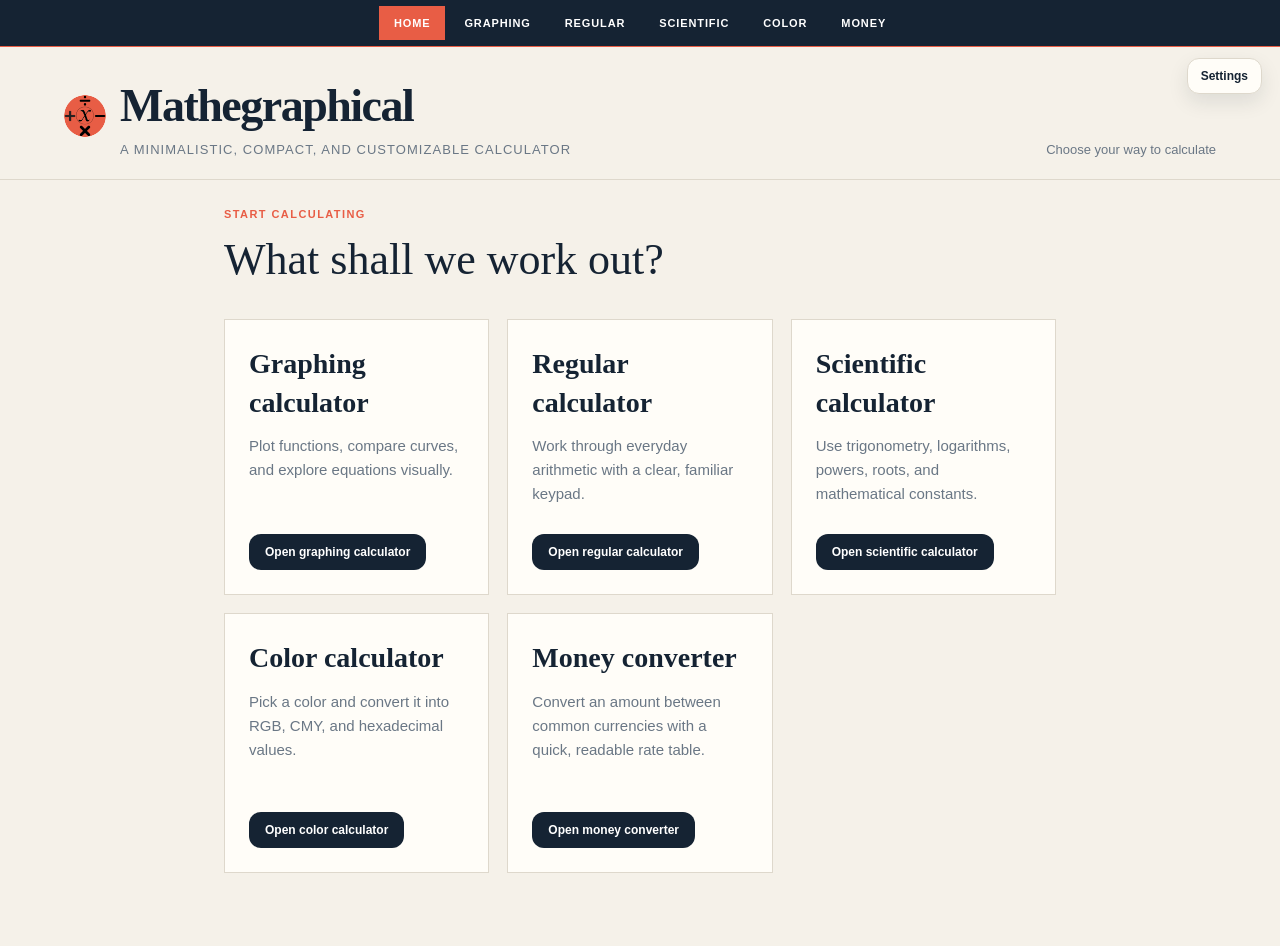
==== index.html @ 02f07f0d "colour changes" ====
<!DOCTYPE html>
<html lang="en">
<head>
	<meta charset="UTF-8">
	<meta name="viewport" content="width=device-width, initial-scale=1.0">
	<title>Mathegraphical | A minimalistic, compact, and customizable calculator</title>
	<link rel="stylesheet" href="styles.css">
</head>
<body>
	<div class="app">
		<header>
			<div class="brand">
				<img class="mark" src="mathegraphicallogo.svg" alt="Mathegraphical logo">
				<div><h1>Mathegraphical</h1><p class="subtitle">A minimalistic, compact, and customizable calculator</p></div>
			</div>
			<div class="hint">Choose your way to calculate</div>
		</header>
		<main class="home-main">
			<p class="eyebrow">Start calculating</p>
			<h2>What shall we work out?</h2>
			<div class="choices">
				<a class="choice" href="graphingcalculator.html">
					<div>
						<h3>Graphing calculator</h3>
						<p>Plot functions, compare curves, and explore equations visually.</p>
					</div>
					<span class="choice-label">Open graphing calculator</span>
				</a>
				<a class="choice" href="regularcalculator.html">
					<div>
						<h3>Regular calculator</h3>
						<p>Work through everyday arithmetic with a clear, familiar keypad.</p>
					</div>
					<span class="choice-label">Open regular calculator</span>
				</a>
				<a class="choice" href="scientificcalculator.html">
					<div>
						<h3>Scientific calculator</h3>
						<p>Use trigonometry, logarithms, powers, roots, and mathematical constants.</p>
					</div>
					<span class="choice-label">Open scientific calculator</span>
				</a>
				<a class="choice" href="colorcalculator.html">
					<div><h3>Color calculator</h3><p>Pick a color and convert it into RGB, CMY, and hexadecimal values.</p></div>
					<span class="choice-label">Open color calculator</span>
				</a>
				<a class="choice" href="moneyconverter.html">
					<div><h3>Money converter</h3><p>Convert an amount between common currencies with a quick, readable rate table.</p></div>
					<span class="choice-label">Open money converter</span>
				</a>
			</div>
		</main>
	</div>
	<nav class="side-tabs" aria-label="Calculator navigation">
		<a class="side-tab active" href="index.html" aria-current="page">Home</a>
		<a class="side-tab" href="graphingcalculator.html">Graphing</a>
		<a class="side-tab" href="regularcalculator.html">Regular</a>
		<a class="side-tab" href="scientificcalculator.html">Scientific</a>
		<a class="side-tab" href="colorcalculator.html">Color</a>
		<a class="side-tab" href="moneyconverter.html">Money</a>
	</nav>
	<div class="settings-launcher">
		<section class="settings-panel" id="settings-panel" hidden aria-labelledby="settings-title">
			<button class="settings-close" id="settings-close" type="button" aria-label="Close settings">×</button>
			<h2 id="settings-title">Colors</h2>
			<div class="settings-content">
				<p class="settings-section-title">Colors</p>
				<label class="color-setting">Accent <input type="color" data-color-variable="--accent" value="#e85d45"></label>
				<label class="color-setting">Ink <input type="color" data-color-variable="--ink" value="#152333"></label>
				<label class="color-setting">Paper <input type="color" data-color-variable="--paper" value="#f5f1e9"></label>
				<label class="color-setting">Panel <input type="color" data-color-variable="--panel" value="#fffdf8"></label>
				<p class="settings-section-title">Typography</p>
				<label class="font-setting">Font family <select id="font-family"><option value="Georgia">Georgia</option><option value="Arial">Arial</option><option value="Verdana">Verdana</option><option value="Courier New">Courier New</option></select></label>
				<label class="font-setting">Font size <span><input id="font-size" type="range" min="13" max="22" value="16"><output id="font-size-value">16px</output></span></label>
				<label class="font-setting">Line spacing <span><input id="line-height" type="range" min="1" max="2" step=".1" value="1.4"><output id="line-height-value">1.4</output></span></label>
				<p class="settings-section-title">Display</p>
				<label class="font-setting">Decimal places <select id="decimal-places"><option value="auto">Automatic</option><option value="0">0 decimal places</option><option value="1">1 decimal place</option><option value="2">2 decimal places</option><option value="3">3 decimal places</option><option value="4">4 decimal places</option><option value="5">5 decimal places</option><option value="6">6 decimal places</option><option value="7">7 decimal places</option><option value="8">8 decimal places</option><option value="9">9 decimal places</option><option value="10">10 decimal places</option></select></label>
				<label class="font-setting">Theme <select id="theme-mode"><option value="light">Light mode</option><option value="dark">Dark mode</option><option value="system">System default</option></select></label>
				<label class="font-setting">Button style <select id="button-style"><option value="rounded">Rounded</option><option value="square">Square</option><option value="pill">Pill-shaped</option></select></label>
			</div>
			<button class="settings-reset" id="settings-reset" type="button">Reset settings</button>
		</section>
		<button class="settings-toggle" id="settings-toggle" type="button" aria-expanded="false" aria-controls="settings-panel">Settings</button>
	</div>
	<script src="settings.js"></script>
</body>
</html>
---- styles.css ----
:root {
    --ink: #152333;
    --muted: #6a7785;
    --paper: #f5f1e9;
    --panel: #fffdf8;
    --line: #ded8cc;
    --accent: #e85d45;
    --accent-dark: #bc3d2d;
    --grid: #dfe4e7;
    --axis: #263746;
    --nav-bg: #152333;
    --nav-text: #ffffff;
    --nav-hover: #bc3d2d;
    --button-radius: 12px;
}

:root[data-theme="dark"] {
    --ink: #edf2f7;
    --muted: #a9b8c8;
    --paper: #101923;
    --panel: #1b2633;
    --line: #2d3b4e;
    --accent: #f08b71;
    --accent-dark: #d45f3d;
    --grid: #243246;
    --axis: #edf2f7;
    --nav-bg: #1d2b39;
    --nav-text: #edf2f7;
    --nav-hover: #d45f3d;
}

* { box-sizing: border-box; }
body {
    margin: 0;
    padding-top: 46px;
    color: var(--ink);
    background: var(--paper);
    font-family: var(--font-family, Georgia), 'Times New Roman', serif;
    font-size: var(--font-size, 16px);
    line-height: var(--line-height, 1.4);
}

button, .choice-label, .settings-toggle, .settings-close, .settings-reset, .keys button, .scientific-keys button, .toggle-button, .swap-button, .mode-toggle, .primary, .tour-next {
    border-radius: var(--button-radius, 12px);
}

.app { min-height: 100vh; display: grid; grid-template-rows: auto 1fr; }
header {
    display: flex;
    justify-content: space-between;
    align-items: end;
    padding: 28px clamp(22px, 5vw, 72px) 22px;
    border-bottom: 1px solid var(--line);
}
.brand { display: flex; gap: 14px; align-items: center; }
.mark {
    width: 42px; height: 42px; display: grid; place-items: center;
    border-radius: 50%;
}
h1 { margin: 0; font-size: clamp(28px, 4vw, 46px); letter-spacing: -1.5px; }
.subtitle { margin: 4px 0 0; color: var(--muted); font: 13px Arial, sans-serif; letter-spacing: .08em; text-transform: uppercase; }
.hint { color: var(--muted); font: 13px Arial, sans-serif; }
.header-actions { display: flex; align-items: center; gap: 18px; }
.intro-button { padding: 8px 11px; color: var(--ink); background: transparent; border: 1px solid var(--line); }
.intro-button:hover { color: #fff; background: var(--accent); border-color: var(--accent); }
.side-tabs {
    position: fixed;
    top: 0;
    left: 0;
    z-index: 5;
    display: flex;
    width: 100%;
    justify-content: center;
    gap: 4px;
    padding: 6px 16px;
    background: var(--nav-bg);
    border-bottom: 1px solid var(--accent-dark);
}
.side-tab {
    min-height: 34px;
    display: grid;
    place-items: center;
    padding: 8px 14px;
    color: var(--nav-text);
    background: transparent;
    border: 1px solid transparent;
    text-decoration: none;
    font: 700 11px Arial, sans-serif;
    letter-spacing: .08em;
    text-transform: uppercase;
    transition: background .2s ease, border-color .2s ease;
}
.side-tab:hover, .side-tab.active { background: var(--accent); border-color: var(--accent); }
.settings-launcher {
    position: fixed;
    top: 58px;
    right: 18px;
    z-index: 8;
}
.settings-toggle {
    order: 1;
    padding: 10px 13px;
    color: var(--ink);
    background: var(--panel);
    border: 1px solid var(--line);
    box-shadow: 0 8px 20px rgba(21,35,51,.1);
}
.settings-toggle:hover { color: #fff; background: var(--accent); border-color: var(--accent); }
.settings-panel {
    position: fixed;
    inset: 0;
    z-index: 20;
    display: grid;
    place-content: start center;
    gap: 18px;
    width: 100%;
    padding: 9vh 24px 40px;
    background: var(--panel);
    overflow-y: auto;
}
.settings-panel[hidden] { display: none; }
.settings-panel h2 { margin: 0; font-size: 32px; font-weight: 400; }
.settings-close { position: absolute; top: 24px; right: 28px; width: 42px; height: 42px; color: var(--ink); background: transparent; border: 1px solid var(--line); font-size: 26px; line-height: 1; }
.settings-close:hover { color: #fff; background: var(--accent); border-color: var(--accent); }
.settings-content { width: min(620px, 100%); }
.settings-section-title { margin: 22px 0 8px; color: var(--accent-dark); font: 700 11px Arial, sans-serif; letter-spacing: .13em; text-transform: uppercase; }
.color-setting { display: flex; justify-content: space-between; align-items: center; padding: 7px 0; color: var(--muted); font: 12px Arial, sans-serif; }
.color-setting input { width: 34px; height: 26px; padding: 0; border: 1px solid var(--line); background: transparent; cursor: pointer; }
.font-setting { display: grid; grid-template-columns: 1fr minmax(180px, 260px); gap: 18px; align-items: center; padding: 10px 0; color: var(--muted); font: 13px Arial, sans-serif; }
.font-setting select, .font-setting input { width: 100%; padding: 9px; color: var(--ink); background: #fff; border: 1px solid var(--line); }
.font-setting output { margin-left: 8px; color: var(--ink); }
.settings-reset { width: 100%; margin-top: 14px; padding: 11px; color: var(--muted); background: #f1eee7; }
.settings-reset:hover { color: var(--ink); background: #e6e0d5; }

/* Home chooser */
.home-main {
    width: min(960px, 100%);
    margin: 0 auto;
    padding: 28px clamp(16px, 5vw, 72px) 48px;
}
.eyebrow { margin: 0 0 9px; color: var(--accent-dark); font: 700 11px Arial, sans-serif; letter-spacing: .13em; text-transform: uppercase; }
.home-main h2 { margin: 0 0 28px; font-size: clamp(28px, 5vw, 44px); font-weight: 400; }
.choices { display: grid; grid-template-columns: repeat(3, 1fr); gap: 18px; }
.choice {
    min-height: 260px;
    display: flex;
    flex-direction: column;
    justify-content: space-between;
    padding: 24px;
    color: var(--ink);
    background: var(--panel);
    border: 1px solid var(--line);
    text-decoration: none;
    transition: border-color .2s ease, box-shadow .2s ease, transform .2s ease;
}
.choice:hover { border-color: var(--accent); box-shadow: 0 14px 32px rgba(21,35,51,.1); transform: translateY(-3px); }
.choice h3 { margin: 0 0 12px; font-size: 28px; }
.choice p { max-width: 28ch; margin: 0; color: var(--muted); font: 15px/1.6 Arial, sans-serif; }
.choice-label { align-self: flex-start; margin-top: 28px; padding: 11px 16px; color: #fff; background: var(--ink); font: 700 12px Arial, sans-serif; }
.choice:hover .choice-label { background: var(--accent-dark); }

/* Graphing calculator */
.graph-main {
    width: min(1480px, 100%);
    margin: 0 auto;
    padding: 28px clamp(16px, 5vw, 72px) 48px;
    display: grid;
    grid-template-columns: minmax(240px, 310px) 1fr;
    gap: 24px;
}
aside, .plot-wrap { background: var(--panel); border: 1px solid var(--line); }
aside { padding: 22px; align-self: start; }
h2 { margin: 0 0 18px; font-size: 22px; }
.expression { display: grid; grid-template-columns: 16px 1fr 28px; gap: 8px; align-items: center; margin: 9px 0; }
.expression input { width: 100%; padding: 9px 8px; border: 1px solid var(--line); background: #fff; color: var(--ink); font: 16px Georgia, serif; }
.expression input:focus { outline: 2px solid #f3b6aa; border-color: var(--accent); }
.swatch { width: 10px; height: 10px; border-radius: 50%; }
button { border: 0; cursor: pointer; font: 700 12px Arial, sans-serif; }
.remove { width: 26px; height: 26px; color: var(--muted); background: transparent; font-size: 18px; }
.remove:hover { color: var(--accent); }
.primary { width: 100%; margin: 12px 0 20px; padding: 12px; color: #fff; background: var(--ink); }
.primary:hover { background: var(--accent-dark); }
.settings { padding-top: 17px; border-top: 1px solid var(--line); }
.setting { display: flex; justify-content: space-between; align-items: center; padding: 7px 0; font: 14px Arial, sans-serif; }
.setting input { accent-color: var(--accent); }
.range-row { display: grid; grid-template-columns: 1fr 50px; gap: 8px; align-items: center; }
.range-row output { text-align: right; color: var(--muted); font: 12px Arial, sans-serif; }
input[type="range"] { width: 100%; accent-color: var(--accent); }
.examples { margin-top: 20px; color: var(--muted); font: 12px Arial, sans-serif; line-height: 1.7; }
.examples code { color: var(--ink); font-family: monospace; }
.plot-wrap { min-width: 0; position: relative; overflow: hidden; }
.plot-top { display: flex; justify-content: space-between; align-items: center; padding: 13px 17px; border-bottom: 1px solid var(--line); font: 12px Arial, sans-serif; }
#status { color: var(--muted); }
.view-buttons { display: flex; gap: 6px; }
.view-buttons button { padding: 6px 9px; color: var(--muted); background: #f1eee7; }
.view-buttons button:hover { color: var(--ink); background: #e6e0d5; }
canvas { display: block; width: 100%; height: min(70vh, 680px); background: #fff; cursor: grab; }
canvas.dragging { cursor: grabbing; }
.coordinates { position: absolute; right: 17px; bottom: 14px; padding: 5px 7px; color: var(--muted); background: rgba(255,253,248,.88); font: 11px monospace; }
.welcome { position: fixed; inset: 0; z-index: 10; background: rgba(21,35,51,.42); }
.welcome[hidden] { display: none; }
.welcome-panel { position: fixed; z-index: 12; width: min(360px, calc(100vw - 32px)); padding: 24px; background: var(--panel); border: 1px solid var(--line); box-shadow: 0 20px 60px rgba(21,35,51,.18); transform: translateY(-50%); }
.welcome-panel h2 { margin-bottom: 12px; font-size: 28px; }
.welcome-panel p { margin: 0 0 22px; color: var(--muted); font: 15px/1.6 Arial, sans-serif; }
.welcome-panel.intro-state { left: 50%; top: 50%; transform: translate(-50%, -50%); }
.welcome-panel.intro-state .tour-actions { justify-content: flex-end; }
.tour-progress { margin-bottom: 10px !important; color: var(--accent-dark) !important; font: 700 11px Arial, sans-serif !important; letter-spacing: .13em; text-transform: uppercase; }
.tour-actions { display: flex; justify-content: space-between; align-items: center; gap: 12px; }
.tour-skip { padding: 10px 0; color: var(--muted); background: transparent; }
.tour-next { width: auto; margin: 0; padding: 11px 18px; }
.tour-highlight { position: fixed; z-index: 11; border: 2px solid var(--accent); box-shadow: 0 0 0 5px rgba(232,93,69,.18); pointer-events: none; transition: all .2s ease; }
.tour-arrow { position: fixed; z-index: 12; width: 14px; height: 14px; background: var(--panel); border-left: 1px solid var(--line); border-bottom: 1px solid var(--line); transform: rotate(45deg); }

/* Regular calculator */
.calculator-main { width: min(560px, 100%); margin: 0 auto; padding: 28px 16px 48px; display: grid; align-items: start; }
.calculator { width: 100%; padding: 22px; background: var(--panel); border: 1px solid var(--line); }
#display { width: 100%; height: 72px; margin-bottom: 16px; padding: 12px 14px; border: 1px solid var(--line); background: #fff; color: var(--ink); font: 32px Georgia, serif; text-align: right; outline: none; }
.keys { display: grid; grid-template-columns: repeat(4, 1fr); gap: 8px; }
.keys button { height: 58px; background: #f1eee7; color: var(--ink); font: 700 16px Arial, sans-serif; }
.keys button:hover { background: #e6e0d5; }
.keys button:active { background: #ded8cc; }
.keys .operator { color: #fff; background: var(--ink); }
.keys .operator:hover { background: var(--accent-dark); }
.keys .clear, .keys .equals { color: #fff; background: var(--accent); }
.keys .clear:hover, .keys .equals:hover { background: var(--accent-dark); }
.keys .equals { grid-column: span 2; }
.scientific-placeholder { padding: 28px; }
.scientific-placeholder h2 { margin-bottom: 12px; font-size: 30px; }
.scientific-copy { max-width: 38ch; margin: 0 0 24px; color: var(--muted); font: 15px/1.6 Arial, sans-serif; }
.scientific-back { display: inline-block; width: auto; margin: 0; text-decoration: none; }
.scientific-heading { display: flex; justify-content: space-between; align-items: start; gap: 16px; }
.scientific-heading h2 { margin-bottom: 18px; font-size: 25px; }
.mode-toggle { width: 52px; height: 32px; color: var(--accent-dark); background: #f1eee7; border: 1px solid var(--line); }
.mode-toggle:hover { color: #fff; background: var(--accent); }
#scientific-display { width: 100%; height: 72px; margin-bottom: 12px; padding: 12px 14px; border: 1px solid var(--line); background: #fff; color: var(--ink); font: 30px Georgia, serif; text-align: right; outline: none; }
.scientific-keys { display: grid; grid-template-columns: repeat(4, 1fr); gap: 8px; }
.scientific-keys button { height: 52px; background: #f1eee7; color: var(--ink); font: 700 15px Arial, sans-serif; }
.scientific-keys button:hover { background: #e6e0d5; }
.scientific-keys .function { color: var(--accent-dark); background: #f7e7df; }
.scientific-keys .function:hover { color: #fff; background: var(--accent); }
.scientific-keys .constant { color: var(--ink); background: #e7eeeb; }
.scientific-keys .operator { color: #fff; background: var(--ink); }
.scientific-keys .operator:hover { background: var(--accent-dark); }
.scientific-keys .clear, .scientific-keys .equals { color: #fff; background: var(--accent); }
.scientific-keys .clear:hover, .scientific-keys .equals:hover { background: var(--accent-dark); }
.scientific-keys .equals { grid-column: span 2; }

/* Color and money tools */
.tool-main { width: min(960px, 100%); margin: 0 auto; padding: 42px clamp(16px, 5vw, 72px) 60px; display: grid; grid-template-columns: repeat(2, 1fr); gap: 20px; }
.tool-panel { padding: 28px; background: var(--panel); border: 1px solid var(--line); }
.tool-panel h2 { margin-bottom: 26px; font-size: 30px; font-weight: 400; }
.picker-label, .text-input-label { display: block; margin-bottom: 8px; color: var(--muted); font: 700 11px Arial, sans-serif; letter-spacing: .1em; text-transform: uppercase; }
.large-color-picker { width: 100%; height: 190px; margin-bottom: 24px; padding: 0; border: 1px solid var(--line); background: transparent; cursor: pointer; }
.inline-input { display: grid; grid-template-columns: 1fr auto; gap: 8px; }
.inline-input input, .amount-input, select { width: 100%; padding: 12px; border: 1px solid var(--line); background: #fff; color: var(--ink); font: 17px Georgia, serif; }
.inline-input button, .value-row button { padding: 8px 10px; color: var(--muted); background: #f1eee7; }
.inline-input button:hover, .value-row button:hover { color: var(--ink); background: #e6e0d5; }
.tool-status { margin: 18px 0 0; color: var(--muted); font: 12px/1.5 Arial, sans-serif; }
.value-list { border-top: 1px solid var(--line); }
.value-row { display: grid; grid-template-columns: 54px 1fr auto; gap: 12px; align-items: center; padding: 17px 0; border-bottom: 1px solid var(--line); font-family: Arial, sans-serif; }
.value-row span { color: var(--muted); font-size: 12px; font-weight: 700; letter-spacing: .08em; }
.value-row strong { font: 20px Georgia, serif; }
.color-preview { height: 112px; margin-top: 24px; background: var(--accent); border: 1px solid var(--line); }
.money-main { grid-template-columns: minmax(280px, 600px); justify-content: center; }
.currency-grid { display: grid; grid-template-columns: 1fr 42px 1fr; gap: 10px; align-items: end; margin-top: 20px; }
.currency-grid select { display: block; margin-top: 8px; font-size: 14px; }
.swap-button { height: 42px; color: #fff; background: var(--ink); font-size: 20px; }
.swap-button:hover { background: var(--accent-dark); }
.conversion-result { margin-top: 30px; padding: 22px; background: #f1eee7; }
.conversion-result span { display: block; color: var(--muted); font: 12px Arial, sans-serif; }
.conversion-result strong { display: block; margin-top: 8px; font: 32px Georgia, serif; }

@media (max-width: 760px) {
    header { align-items: start; padding: 20px 18px; }
    .hint { display: none; }
    .graph-main { grid-template-columns: 1fr; padding: 16px 14px 30px; }
    aside { order: 2; }
    canvas { height: 60vh; min-height: 390px; }
    .choices { grid-template-columns: repeat(2, 1fr); }
}
@media (max-width: 640px) {
    .home-main { padding: 24px 14px 30px; }
    .choices { grid-template-columns: 1fr; }
    .choice { min-height: 210px; }
    .tool-main { grid-template-columns: 1fr; padding: 24px 14px 40px; }
}
@media (max-width: 560px) {
    .calculator-main { padding: 16px 14px 30px; }
    .settings-launcher { top: 54px; right: 12px; }
}
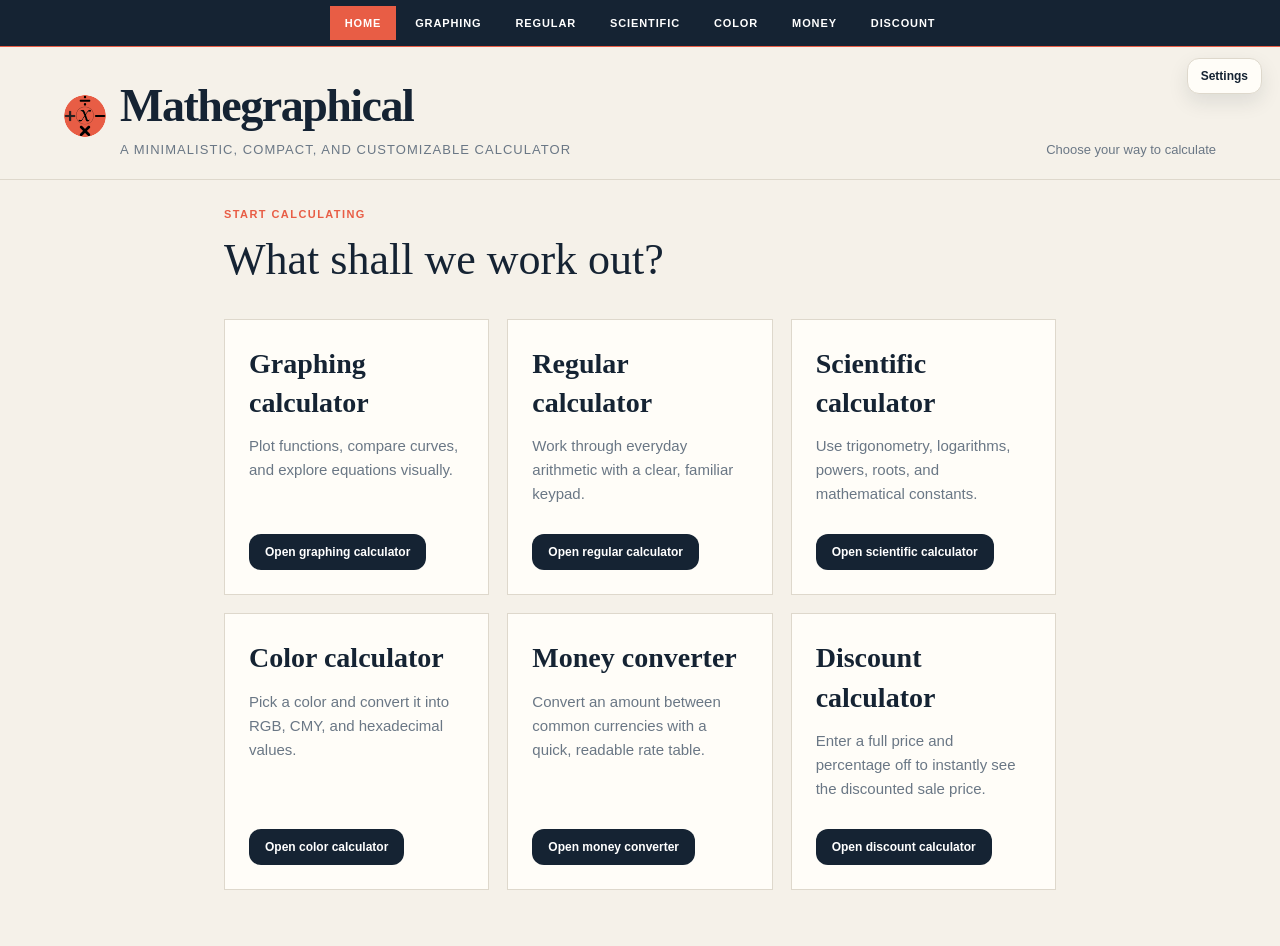
==== commit 54e90779: "discount calc" ====
--- a/index.html
+++ b/index.html
@@ -48,6 +48,10 @@
 					<div><h3>Money converter</h3><p>Convert an amount between common currencies with a quick, readable rate table.</p></div>
 					<span class="choice-label">Open money converter</span>
 				</a>
+				<a class="choice" href="discountcalculator.html">
+					<div><h3>Discount calculator</h3><p>Enter a full price and percentage off to instantly see the discounted sale price.</p></div>
+					<span class="choice-label">Open discount calculator</span>
+				</a>
 			</div>
 		</main>
 	</div>
@@ -58,6 +62,7 @@
 		<a class="side-tab" href="scientificcalculator.html">Scientific</a>
 		<a class="side-tab" href="colorcalculator.html">Color</a>
 		<a class="side-tab" href="moneyconverter.html">Money</a>
+		<a class="side-tab" href="discountcalculator.html">Discount</a>
 	</nav>
 	<div class="settings-launcher">
 		<section class="settings-panel" id="settings-panel" hidden aria-labelledby="settings-title">
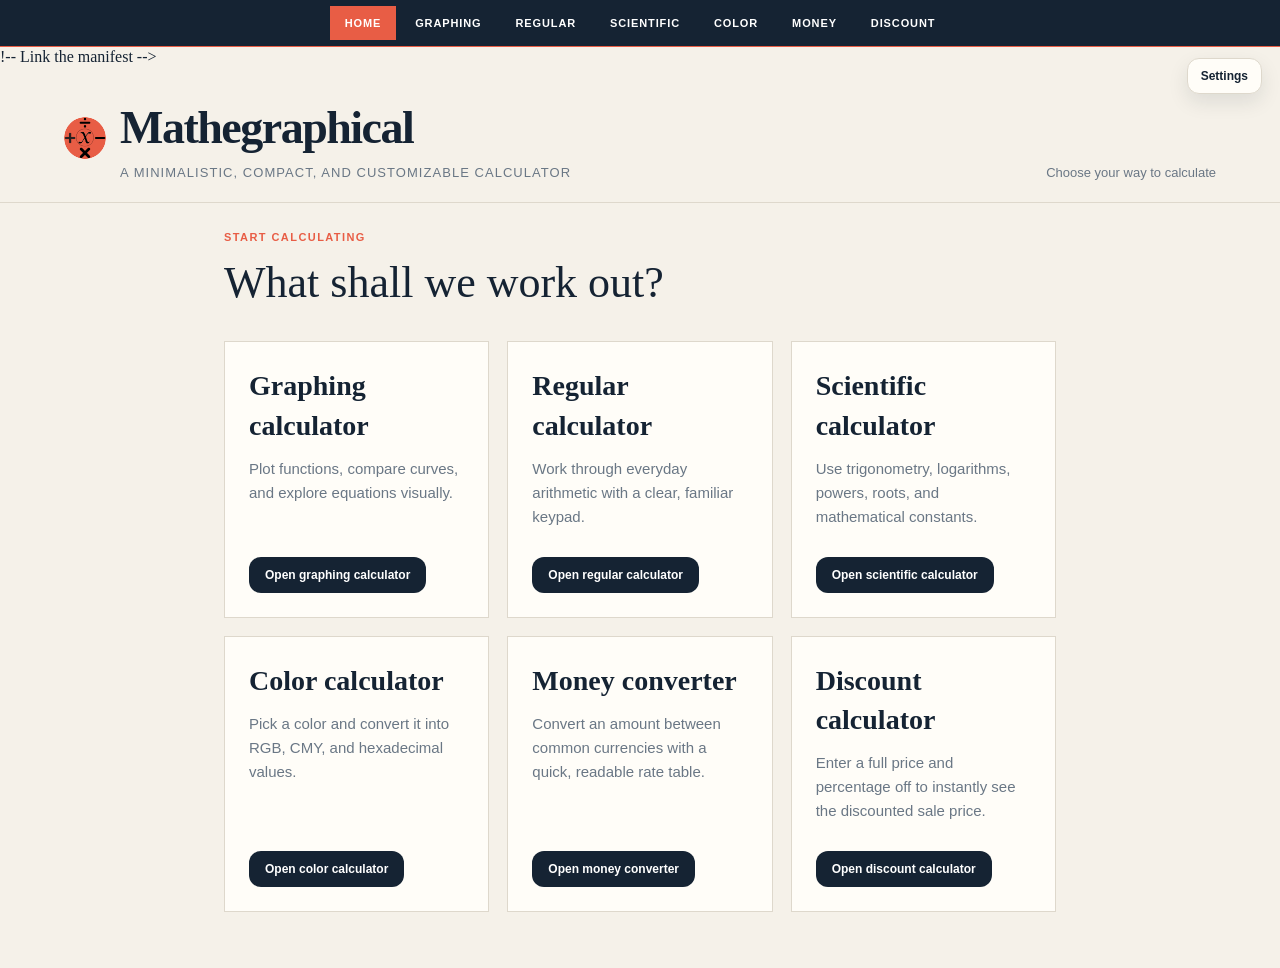
==== commit e0c31d77: "install button search bar" ====
--- a/index.html
+++ b/index.html
@@ -5,6 +5,21 @@
 	<meta name="viewport" content="width=device-width, initial-scale=1.0">
 	<title>Mathegraphical | A minimalistic, compact, and customizable calculator</title>
 	<link rel="stylesheet" href="styles.css">
+	!-- Link the manifest -->
+	<link rel="manifest" href="manifest.json">
+	<meta name="theme-color" content="#000000">
+
+	<!-- Register the service worker -->
+	<script>
+	if ('serviceWorker' in navigator) {
+		window.addEventListener('load', () => {
+		navigator.serviceWorker.register('sw.js')
+			.then(reg => console.log('Service Worker registered successfully!', reg))
+			.catch(err => console.log('Service Worker registration failed:', err));
+		});
+	}
+	</script>
+
 </head>
 <body>
 	<div class="app">
--- a/styles.css
+++ b/styles.css
@@ -129,6 +129,8 @@
 .font-setting { display: grid; grid-template-columns: 1fr minmax(180px, 260px); gap: 18px; align-items: center; padding: 10px 0; color: var(--muted); font: 13px Arial, sans-serif; }
 .font-setting select, .font-setting input { width: 100%; padding: 9px; color: var(--ink); background: #fff; border: 1px solid var(--line); }
 .font-setting output { margin-left: 8px; color: var(--ink); }
+.upload-font-setting { display: grid; grid-template-columns: 1fr minmax(180px, 260px); gap: 18px; align-items: center; }
+.upload-font-setting input { padding: 7px 9px; }
 .settings-reset { width: 100%; margin-top: 14px; padding: 11px; color: var(--muted); background: #f1eee7; }
 .settings-reset:hover { color: var(--ink); background: #e6e0d5; }
 
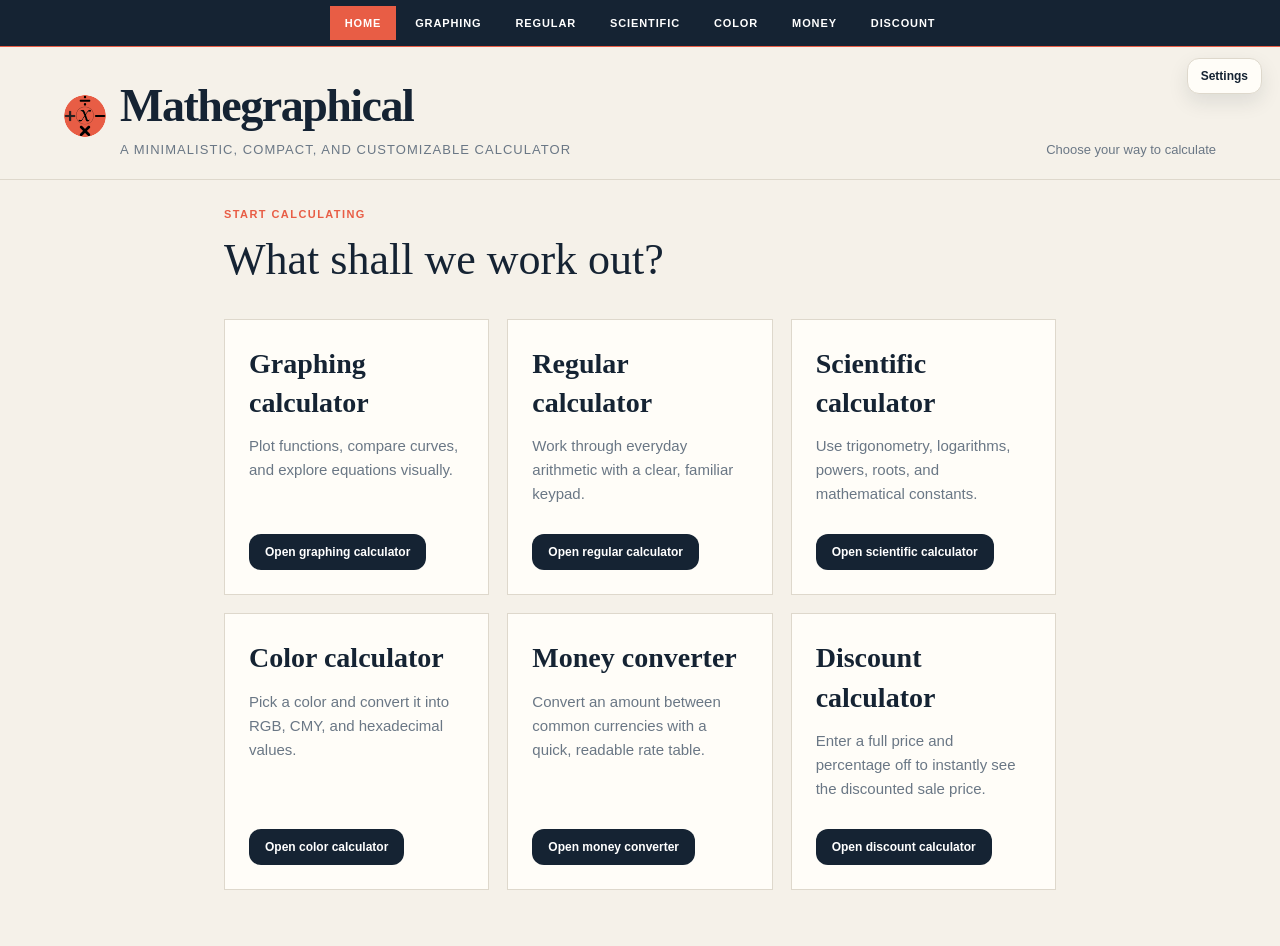
==== commit bbdd4a3f: "install button search bar" ====
--- a/index.html
+++ b/index.html
@@ -5,11 +5,8 @@
 	<meta name="viewport" content="width=device-width, initial-scale=1.0">
 	<title>Mathegraphical | A minimalistic, compact, and customizable calculator</title>
 	<link rel="stylesheet" href="styles.css">
-	!-- Link the manifest -->
-	<link rel="manifest" href="manifest.json">
+	<link rel="manifest" href="./manifest.json">
 	<meta name="theme-color" content="#000000">
-
-	<!-- Register the service worker -->
 	<script>
 	if ('serviceWorker' in navigator) {
 		window.addEventListener('load', () => {
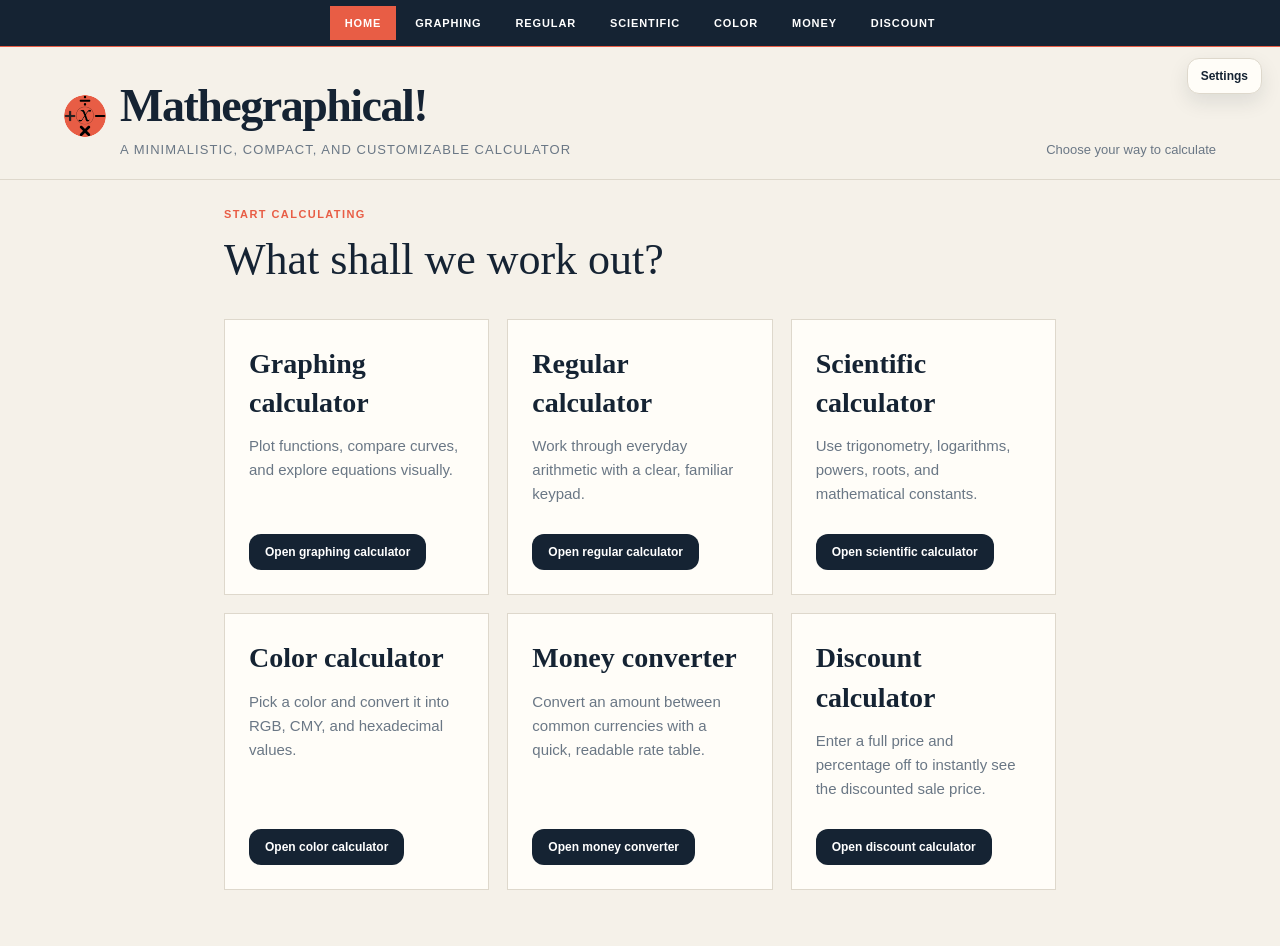
==== commit d6376231: "test" ====
--- a/index.html
+++ b/index.html
@@ -23,7 +23,7 @@
 		<header>
 			<div class="brand">
 				<img class="mark" src="mathegraphicallogo.svg" alt="Mathegraphical logo">
-				<div><h1>Mathegraphical</h1><p class="subtitle">A minimalistic, compact, and customizable calculator</p></div>
+				<div><h1>Mathegraphical!</h1><p class="subtitle">A minimalistic, compact, and customizable calculator</p></div>
 			</div>
 			<div class="hint">Choose your way to calculate</div>
 		</header>
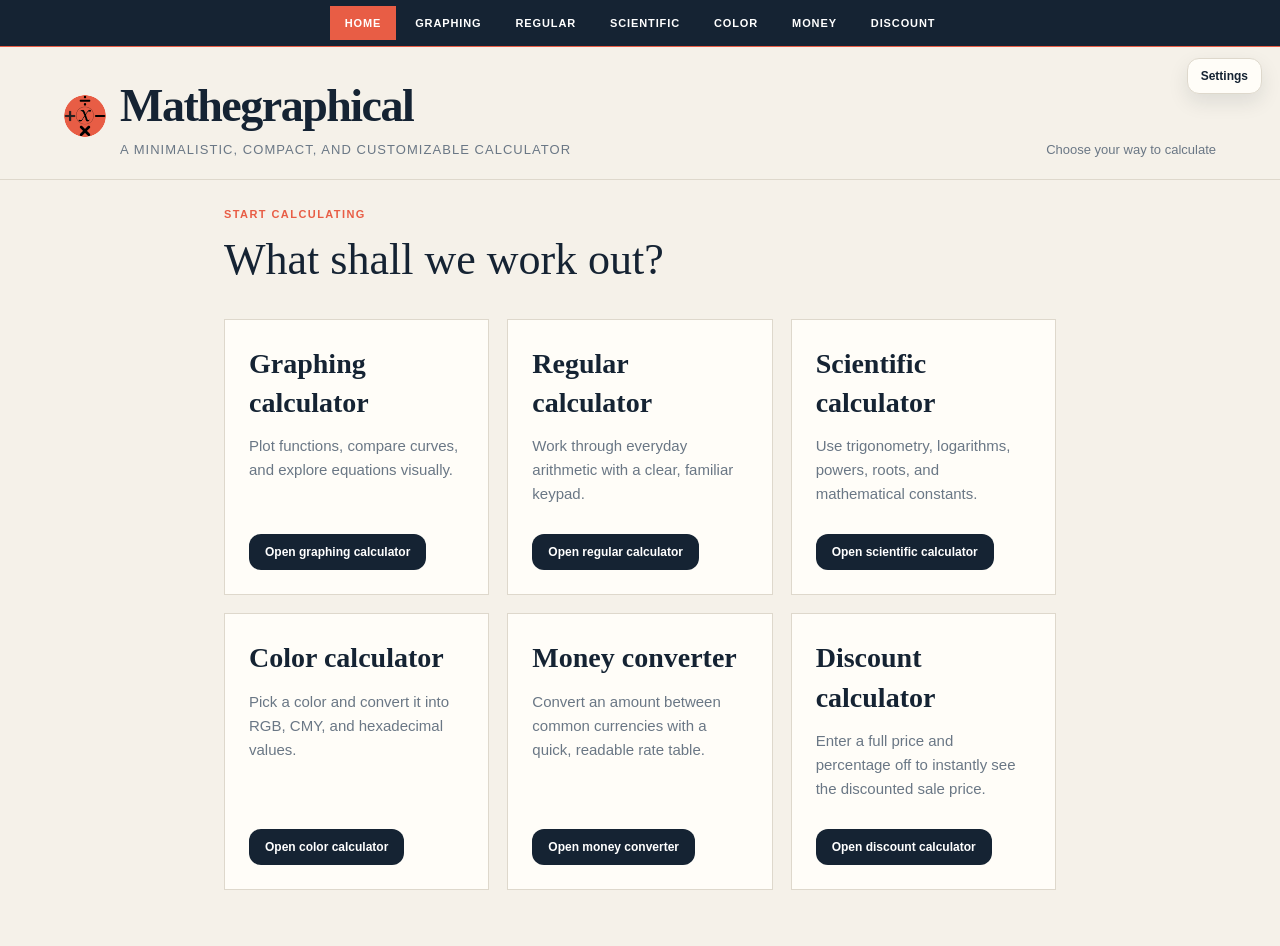
==== commit 3e1a7ab5: "test" ====
--- a/index.html
+++ b/index.html
@@ -23,7 +23,7 @@
 		<header>
 			<div class="brand">
 				<img class="mark" src="mathegraphicallogo.svg" alt="Mathegraphical logo">
-				<div><h1>Mathegraphical!</h1><p class="subtitle">A minimalistic, compact, and customizable calculator</p></div>
+				<div><h1>Mathegraphical</h1><p class="subtitle">A minimalistic, compact, and customizable calculator</p></div>
 			</div>
 			<div class="hint">Choose your way to calculate</div>
 		</header>
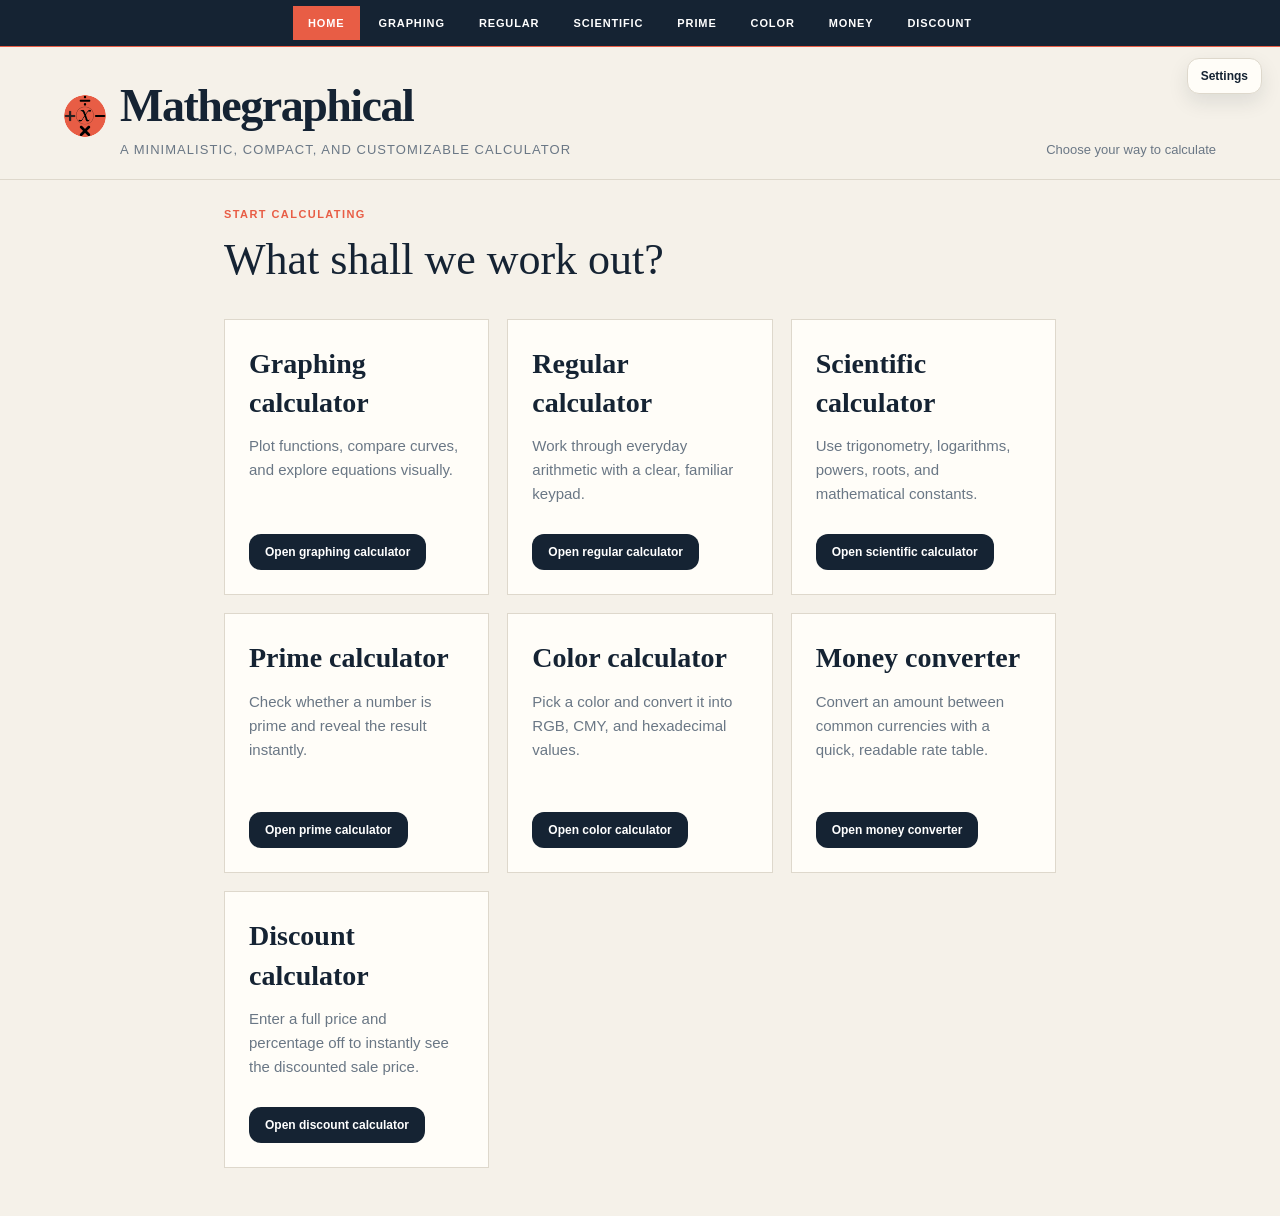
==== commit bdaee2c5: "prime calculator" ====
--- a/index.html
+++ b/index.html
@@ -52,6 +52,10 @@
 					</div>
 					<span class="choice-label">Open scientific calculator</span>
 				</a>
+				<a class="choice" href="primecalculator.html">
+					<div><h3>Prime calculator</h3><p>Check whether a number is prime and reveal the result instantly.</p></div>
+					<span class="choice-label">Open prime calculator</span>
+				</a>
 				<a class="choice" href="colorcalculator.html">
 					<div><h3>Color calculator</h3><p>Pick a color and convert it into RGB, CMY, and hexadecimal values.</p></div>
 					<span class="choice-label">Open color calculator</span>
@@ -72,6 +76,7 @@
 		<a class="side-tab" href="graphingcalculator.html">Graphing</a>
 		<a class="side-tab" href="regularcalculator.html">Regular</a>
 		<a class="side-tab" href="scientificcalculator.html">Scientific</a>
+		<a class="side-tab" href="primecalculator.html">Prime</a>
 		<a class="side-tab" href="colorcalculator.html">Color</a>
 		<a class="side-tab" href="moneyconverter.html">Money</a>
 		<a class="side-tab" href="discountcalculator.html">Discount</a>
--- a/styles.css
+++ b/styles.css
@@ -226,6 +226,17 @@
 .keys .clear, .keys .equals { color: #fff; background: var(--accent); }
 .keys .clear:hover, .keys .equals:hover { background: var(--accent-dark); }
 .keys .equals { grid-column: span 2; }
+.prime-main { width: min(560px, 100%); margin: 0 auto; padding: 28px 16px 48px; display: grid; align-items: start; }
+.prime-panel { padding: 28px; background: var(--panel); border: 1px solid var(--line); }
+.prime-panel h2 { margin: 0 0 18px; font-size: 30px; font-weight: 400; }
+.prime-controls { display: grid; gap: 14px; }
+.prime-input { width: 100%; padding: 12px 14px; border: 1px solid var(--line); background: #fff; color: var(--ink); font: 20px Georgia, serif; }
+.prime-input:focus { outline: 2px solid #f3b6aa; border-color: var(--accent); }
+.prime-button { width: 100%; padding: 12px 16px; color: #fff; background: var(--accent); font: 700 13px Arial, sans-serif; }
+.prime-button:hover { background: var(--accent-dark); }
+.prime-status { min-height: 52px; margin-top: 18px; padding: 14px 16px; border: 1px solid var(--line); background: #f7f3ee; color: var(--ink); font: 15px/1.5 Arial, sans-serif; }
+.prime-status.success { border-color: #9bd1ad; background: #ecf9f1; color: #1a7d4d; }
+.prime-status.error { border-color: #e9b7b0; background: #fdf1ef; color: #b34e3d; }
 .scientific-placeholder { padding: 28px; }
 .scientific-placeholder h2 { margin-bottom: 12px; font-size: 30px; }
 .scientific-copy { max-width: 38ch; margin: 0 0 24px; color: var(--muted); font: 15px/1.6 Arial, sans-serif; }
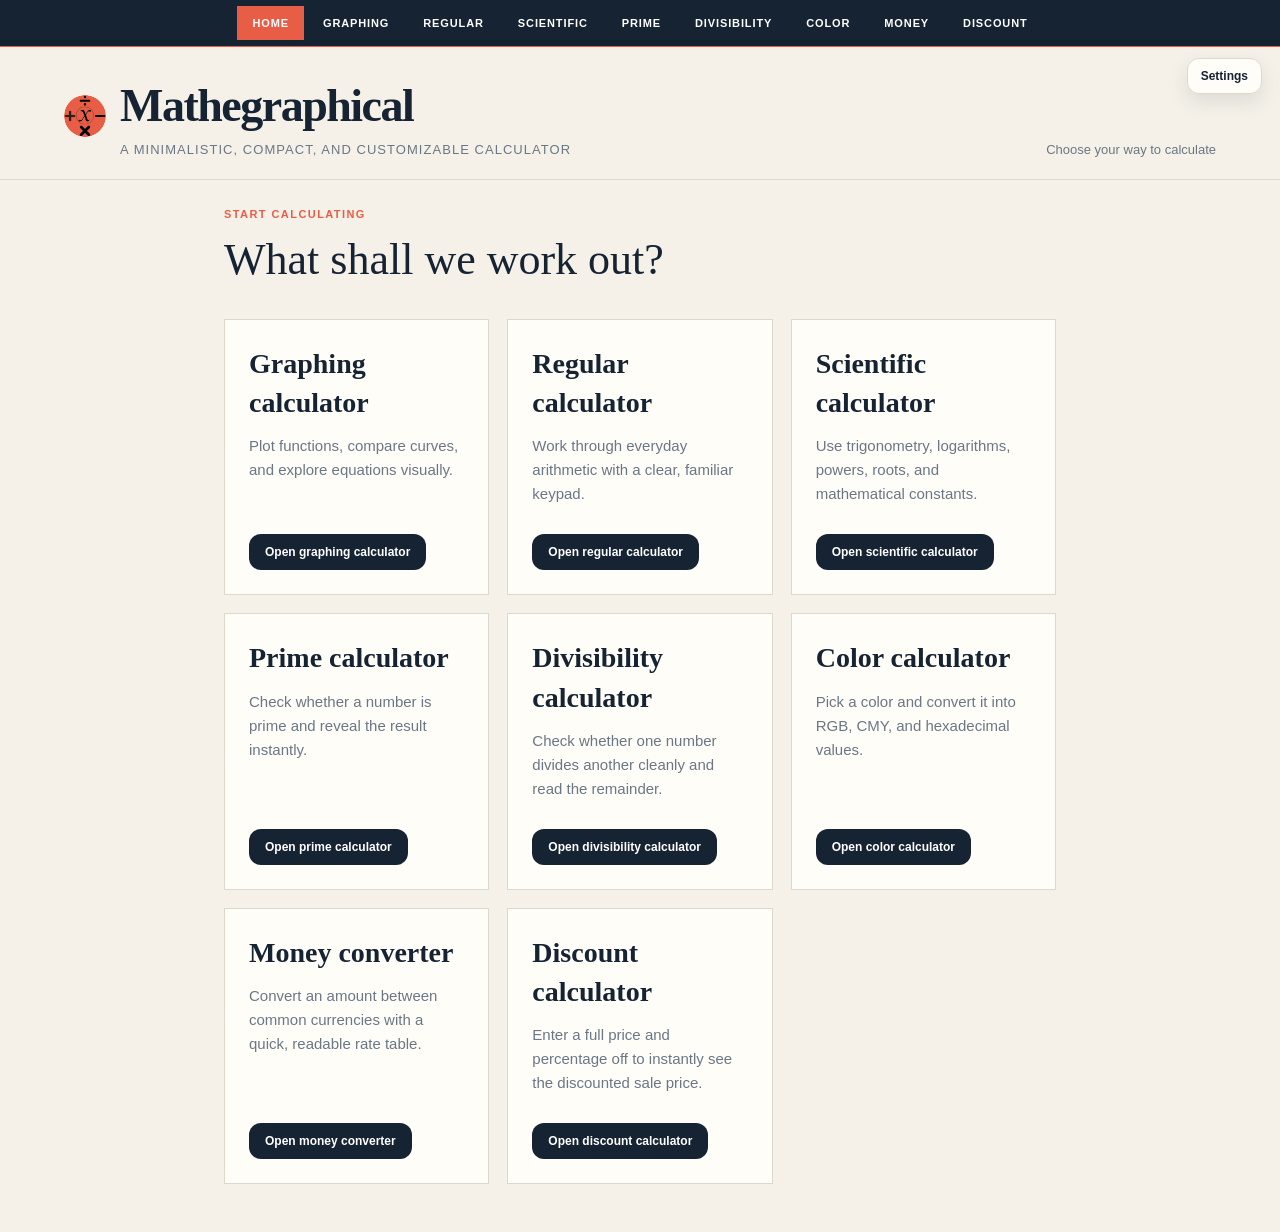
==== commit 89ddd3f4: "divisibility calcualtor" ====
--- a/index.html
+++ b/index.html
@@ -56,6 +56,10 @@
 					<div><h3>Prime calculator</h3><p>Check whether a number is prime and reveal the result instantly.</p></div>
 					<span class="choice-label">Open prime calculator</span>
 				</a>
+				<a class="choice" href="divisibilitycalcualtor.html">
+					<div><h3>Divisibility calculator</h3><p>Check whether one number divides another cleanly and read the remainder.</p></div>
+					<span class="choice-label">Open divisibility calculator</span>
+				</a>
 				<a class="choice" href="colorcalculator.html">
 					<div><h3>Color calculator</h3><p>Pick a color and convert it into RGB, CMY, and hexadecimal values.</p></div>
 					<span class="choice-label">Open color calculator</span>
@@ -77,6 +81,7 @@
 		<a class="side-tab" href="regularcalculator.html">Regular</a>
 		<a class="side-tab" href="scientificcalculator.html">Scientific</a>
 		<a class="side-tab" href="primecalculator.html">Prime</a>
+		<a class="side-tab" href="divisibilitycalcualtor.html">Divisibility</a>
 		<a class="side-tab" href="colorcalculator.html">Color</a>
 		<a class="side-tab" href="moneyconverter.html">Money</a>
 		<a class="side-tab" href="discountcalculator.html">Discount</a>
--- a/styles.css
+++ b/styles.css
@@ -237,6 +237,19 @@
 .prime-status { min-height: 52px; margin-top: 18px; padding: 14px 16px; border: 1px solid var(--line); background: #f7f3ee; color: var(--ink); font: 15px/1.5 Arial, sans-serif; }
 .prime-status.success { border-color: #9bd1ad; background: #ecf9f1; color: #1a7d4d; }
 .prime-status.error { border-color: #e9b7b0; background: #fdf1ef; color: #b34e3d; }
+.divisibility-main { width: min(620px, 100%); margin: 0 auto; padding: 28px 16px 48px; display: grid; align-items: start; }
+.divisibility-panel { padding: 28px; background: var(--panel); border: 1px solid var(--line); }
+.divisibility-panel h2 { margin: 0 0 18px; font-size: 30px; font-weight: 400; }
+.divisibility-grid { display: grid; grid-template-columns: 1fr 1fr; gap: 14px; }
+.divisibility-field { display: grid; gap: 8px; }
+.divisibility-field.full { grid-column: 1 / -1; }
+.divisibility-input { width: 100%; padding: 12px 14px; border: 1px solid var(--line); background: #fff; color: var(--ink); font: 20px Georgia, serif; }
+.divisibility-input:focus { outline: 2px solid #f3b6aa; border-color: var(--accent); }
+.divisibility-button { width: 100%; margin-top: 12px; padding: 12px 16px; color: #fff; background: var(--accent); font: 700 13px Arial, sans-serif; }
+.divisibility-button:hover { background: var(--accent-dark); }
+.divisibility-status { min-height: 52px; margin-top: 18px; padding: 14px 16px; border: 1px solid var(--line); background: #f7f3ee; color: var(--ink); font: 15px/1.5 Arial, sans-serif; }
+.divisibility-status.success { border-color: #9bd1ad; background: #ecf9f1; color: #1a7d4d; }
+.divisibility-status.error { border-color: #e9b7b0; background: #fdf1ef; color: #b34e3d; }
 .scientific-placeholder { padding: 28px; }
 .scientific-placeholder h2 { margin-bottom: 12px; font-size: 30px; }
 .scientific-copy { max-width: 38ch; margin: 0 0 24px; color: var(--muted); font: 15px/1.6 Arial, sans-serif; }
